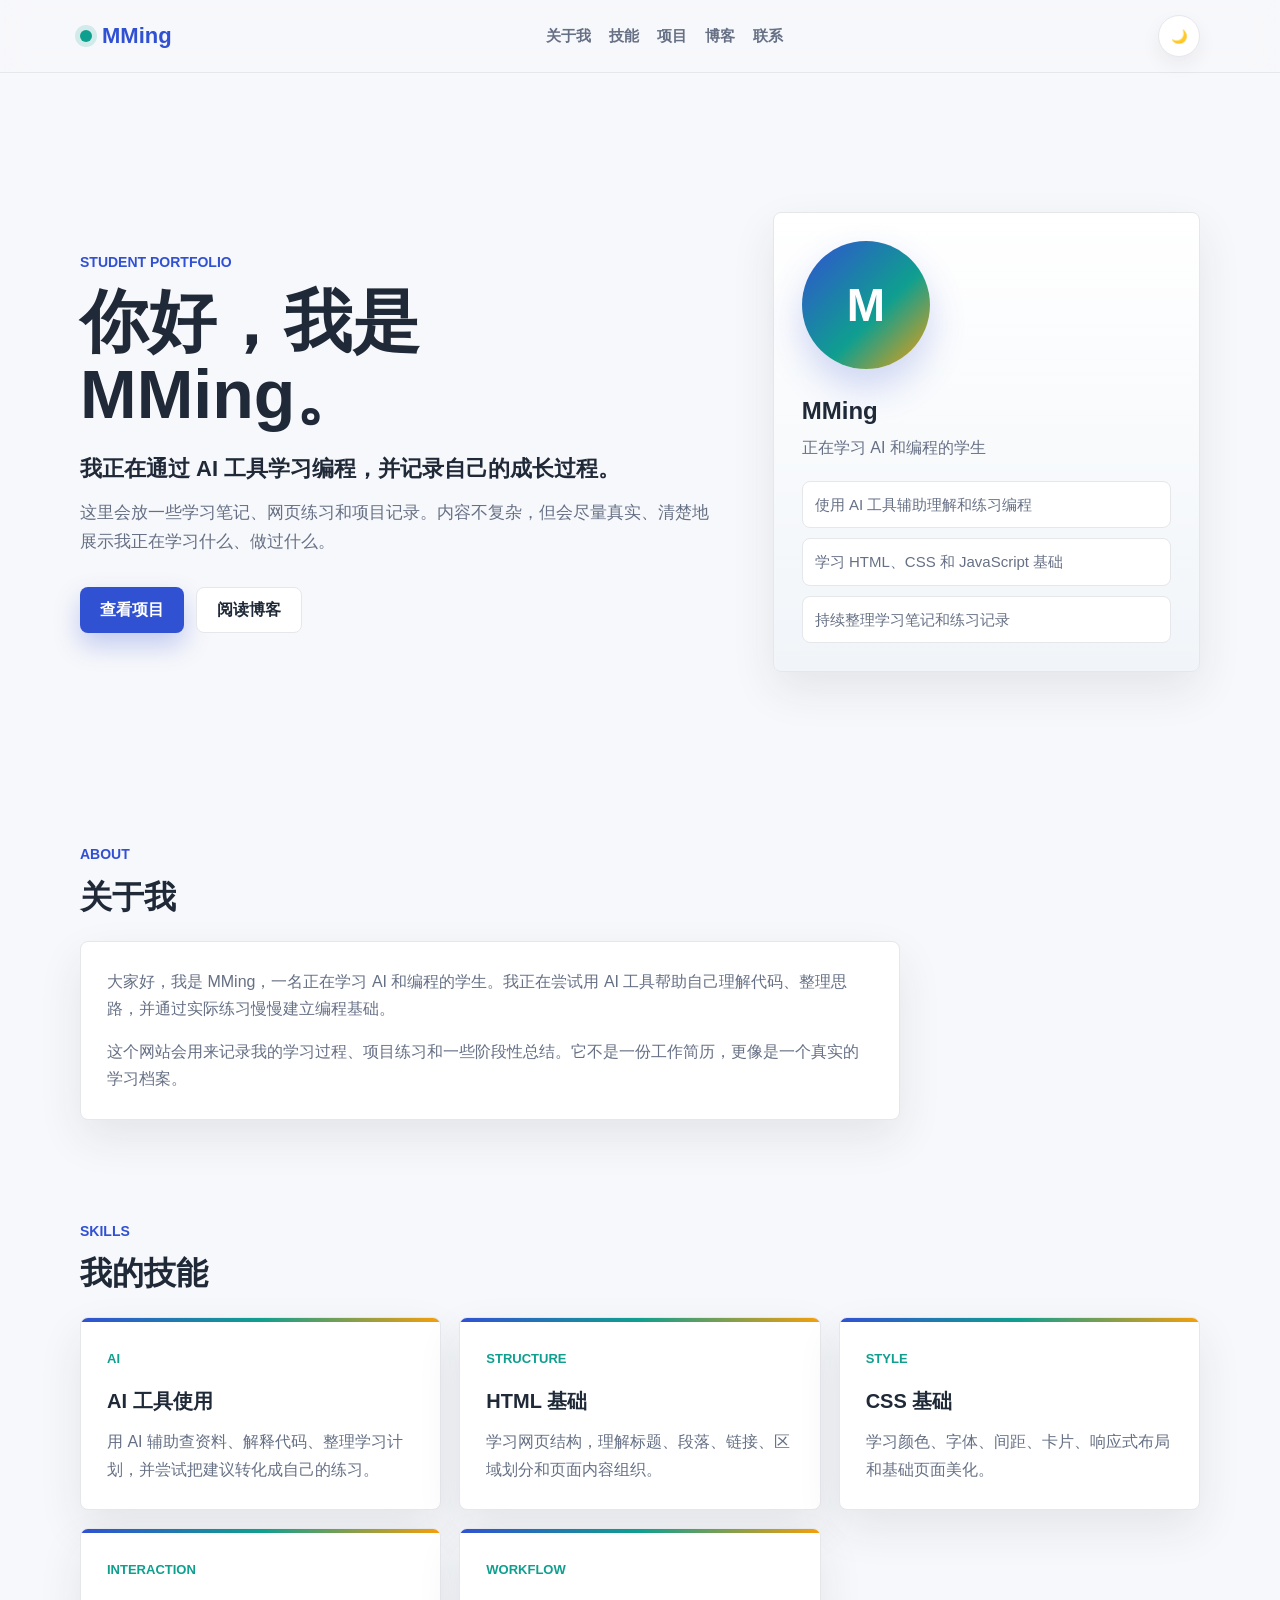
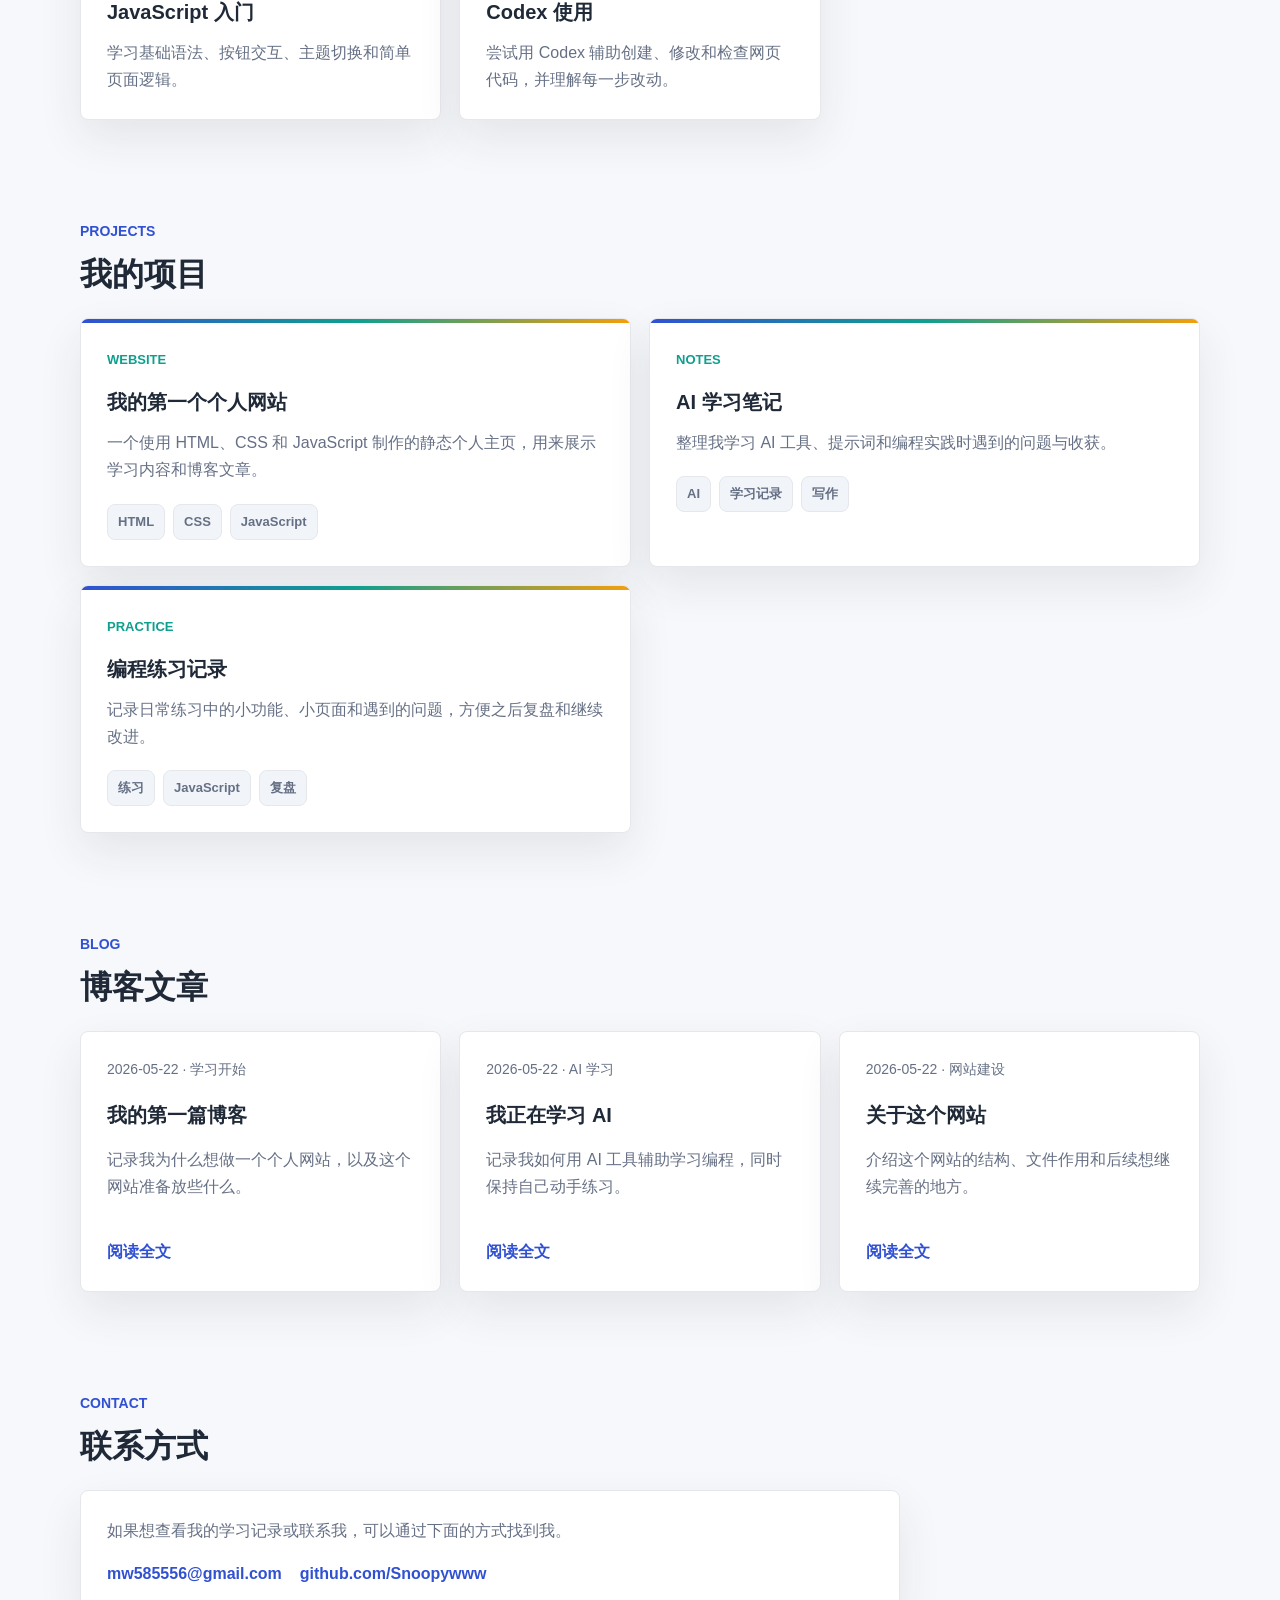
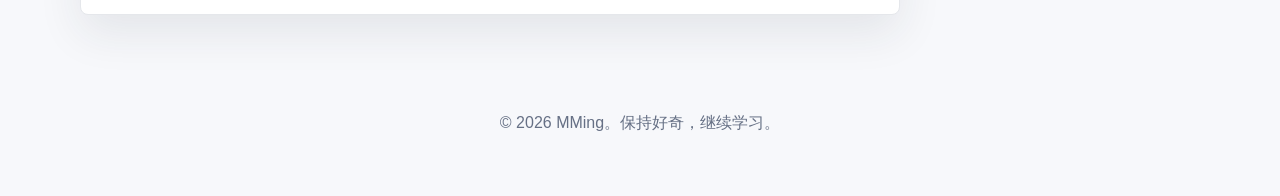
==== index.html @ fb04ccdd "Create my personal blog website" ====
<!DOCTYPE html>
<html lang="zh-CN">
<head>
  <meta charset="UTF-8">
  <meta name="viewport" content="width=device-width, initial-scale=1.0">
  <title>MMing 的个人网站</title>
  <link rel="stylesheet" href="style.css">
</head>
<body>
  <header class="site-header">
    <nav class="navbar">
      <a class="logo" href="index.html">MMing</a>
      <div class="nav-links">
        <a href="#about">关于我</a>
        <a href="#skills">技能</a>
        <a href="#projects">项目</a>
        <a href="#blog">博客</a>
        <a href="#contact">联系</a>
      </div>
      <button class="theme-toggle" id="themeToggle" type="button" aria-label="切换深色模式">🌙</button>
    </nav>
  </header>

  <main>
    <section class="hero">
      <div class="hero-content">
        <p class="eyebrow">Student Portfolio</p>
        <h1>你好，我是 MMing。</h1>
        <p class="hero-text">我正在通过 AI 工具学习编程，并记录自己的成长过程。</p>
        <p class="hero-summary">这里会放一些学习笔记、网页练习和项目记录。内容不复杂，但会尽量真实、清楚地展示我正在学习什么、做过什么。</p>
        <div class="hero-actions">
          <a class="button primary" href="#projects">查看项目</a>
          <a class="button secondary" href="#blog">阅读博客</a>
        </div>
      </div>
      <aside class="profile-panel" aria-label="个人资料">
        <div class="avatar-placeholder">M</div>
        <div>
          <p class="profile-name">MMing</p>
          <p class="profile-role">正在学习 AI 和编程的学生</p>
        </div>
        <div class="profile-list">
          <span>使用 AI 工具辅助理解和练习编程</span>
          <span>学习 HTML、CSS 和 JavaScript 基础</span>
          <span>持续整理学习笔记和练习记录</span>
        </div>
      </aside>
    </section>

    <section class="section" id="about">
      <div class="section-heading">
        <p class="eyebrow">About</p>
        <h2>关于我</h2>
      </div>
      <div class="card about-card">
        <p>大家好，我是 MMing，一名正在学习 AI 和编程的学生。我正在尝试用 AI 工具帮助自己理解代码、整理思路，并通过实际练习慢慢建立编程基础。</p>
        <p>这个网站会用来记录我的学习过程、项目练习和一些阶段性总结。它不是一份工作简历，更像是一个真实的学习档案。</p>
      </div>
    </section>

    <section class="section" id="skills">
      <div class="section-heading">
        <p class="eyebrow">Skills</p>
        <h2>我的技能</h2>
      </div>
      <div class="grid three-columns">
        <article class="card skill-card">
          <span class="card-label">AI</span>
          <h3>AI 工具使用</h3>
          <p>用 AI 辅助查资料、解释代码、整理学习计划，并尝试把建议转化成自己的练习。</p>
        </article>
        <article class="card skill-card">
          <span class="card-label">Structure</span>
          <h3>HTML 基础</h3>
          <p>学习网页结构，理解标题、段落、链接、区域划分和页面内容组织。</p>
        </article>
        <article class="card skill-card">
          <span class="card-label">Style</span>
          <h3>CSS 基础</h3>
          <p>学习颜色、字体、间距、卡片、响应式布局和基础页面美化。</p>
        </article>
        <article class="card skill-card">
          <span class="card-label">Interaction</span>
          <h3>JavaScript 入门</h3>
          <p>学习基础语法、按钮交互、主题切换和简单页面逻辑。</p>
        </article>
        <article class="card skill-card">
          <span class="card-label">Workflow</span>
          <h3>Codex 使用</h3>
          <p>尝试用 Codex 辅助创建、修改和检查网页代码，并理解每一步改动。</p>
        </article>
      </div>
    </section>

    <section class="section" id="projects">
      <div class="section-heading">
        <p class="eyebrow">Projects</p>
        <h2>我的项目</h2>
      </div>
      <div class="grid two-columns">
        <article class="card project-card">
          <span class="card-label">Website</span>
          <h3>我的第一个个人网站</h3>
          <p>一个使用 HTML、CSS 和 JavaScript 制作的静态个人主页，用来展示学习内容和博客文章。</p>
          <div class="tag-row">
            <span>HTML</span>
            <span>CSS</span>
            <span>JavaScript</span>
          </div>
        </article>
        <article class="card project-card">
          <span class="card-label">Notes</span>
          <h3>AI 学习笔记</h3>
          <p>整理我学习 AI 工具、提示词和编程实践时遇到的问题与收获。</p>
          <div class="tag-row">
            <span>AI</span>
            <span>学习记录</span>
            <span>写作</span>
          </div>
        </article>
        <article class="card project-card">
          <span class="card-label">Practice</span>
          <h3>编程练习记录</h3>
          <p>记录日常练习中的小功能、小页面和遇到的问题，方便之后复盘和继续改进。</p>
          <div class="tag-row">
            <span>练习</span>
            <span>JavaScript</span>
            <span>复盘</span>
          </div>
        </article>
      </div>
    </section>

    <section class="section" id="blog">
      <div class="section-heading">
        <p class="eyebrow">Blog</p>
        <h2>博客文章</h2>
      </div>
      <div class="grid three-columns">
        <a class="card post-card" href="posts/my-first-post.html">
          <span class="post-date">2026-05-22 · 学习开始</span>
          <h3>我的第一篇博客</h3>
          <p>记录我为什么想做一个个人网站，以及这个网站准备放些什么。</p>
          <span class="read-more">阅读全文</span>
        </a>
        <a class="card post-card" href="posts/learning-ai.html">
          <span class="post-date">2026-05-22 · AI 学习</span>
          <h3>我正在学习 AI</h3>
          <p>记录我如何用 AI 工具辅助学习编程，同时保持自己动手练习。</p>
          <span class="read-more">阅读全文</span>
        </a>
        <a class="card post-card" href="posts/about-this-site.html">
          <span class="post-date">2026-05-22 · 网站建设</span>
          <h3>关于这个网站</h3>
          <p>介绍这个网站的结构、文件作用和后续想继续完善的地方。</p>
          <span class="read-more">阅读全文</span>
        </a>
      </div>
    </section>

    <section class="section" id="contact">
      <div class="section-heading">
        <p class="eyebrow">Contact</p>
        <h2>联系方式</h2>
      </div>
      <div class="card contact-card">
        <p>如果想查看我的学习记录或联系我，可以通过下面的方式找到我。</p>
        <div class="contact-links">
          <a href="mailto:mw585556@gmail.com">mw585556@gmail.com</a>
          <a href="https://github.com/Snoopywww" target="_blank" rel="noopener noreferrer">github.com/Snoopywww</a>
        </div>
      </div>
    </section>
  </main>

  <footer class="site-footer">
    <p>© 2026 MMing。保持好奇，继续学习。</p>
  </footer>

  <script src="script.js"></script>
</body>
</html>
---- style.css ----
:root {
  --bg: #f7f8fb;
  --surface: #ffffff;
  --surface-soft: #f1f5f9;
  --text: #1f2937;
  --muted: #667085;
  --border: #e5e7eb;
  --primary: #3151d3;
  --primary-dark: #243c9d;
  --accent: #0f9f8f;
  --warm: #f59e0b;
  --shadow: 0 18px 45px rgba(31, 41, 55, 0.09);
}

* {
  box-sizing: border-box;
}

html {
  scroll-behavior: smooth;
}

body {
  margin: 0;
  background: var(--bg);
  color: var(--text);
  font-family: -apple-system, BlinkMacSystemFont, "Segoe UI", "Microsoft YaHei", sans-serif;
  line-height: 1.7;
}

body.dark-mode {
  --bg: #101624;
  --surface: #182033;
  --surface-soft: #202a3f;
  --text: #f9fafb;
  --muted: #cbd5e1;
  --border: #2d3a52;
  --primary: #8fb3ff;
  --primary-dark: #b8cdfc;
  --accent: #5eead4;
  --warm: #fbbf24;
  --shadow: 0 18px 45px rgba(0, 0, 0, 0.25);
}

a {
  color: inherit;
  text-decoration: none;
}

.site-header {
  position: sticky;
  top: 0;
  z-index: 10;
  background: var(--bg);
  background: color-mix(in srgb, var(--bg) 88%, transparent);
  border-bottom: 1px solid var(--border);
  backdrop-filter: blur(14px);
}

.navbar {
  width: min(1120px, calc(100% - 32px));
  margin: 0 auto;
  min-height: 72px;
  display: flex;
  align-items: center;
  justify-content: space-between;
  gap: 18px;
}

.logo {
  display: inline-flex;
  align-items: center;
  gap: 10px;
  font-size: 22px;
  font-weight: 800;
  color: var(--primary);
}

.logo::before {
  content: "";
  width: 12px;
  height: 12px;
  border-radius: 50%;
  background: var(--accent);
  box-shadow: 0 0 0 5px color-mix(in srgb, var(--accent) 16%, transparent);
}

.nav-links {
  display: flex;
  align-items: center;
  justify-content: center;
  gap: 18px;
  color: var(--muted);
  font-size: 15px;
  font-weight: 600;
}

.nav-links a:hover {
  color: var(--primary);
}

.theme-toggle {
  width: 42px;
  height: 42px;
  border: 1px solid var(--border);
  border-radius: 50%;
  background: var(--surface);
  color: var(--text);
  cursor: pointer;
  box-shadow: 0 8px 20px rgba(15, 23, 42, 0.06);
}

.hero {
  width: min(1120px, calc(100% - 32px));
  margin: 0 auto;
  min-height: calc(88vh - 72px);
  padding: 78px 0 60px;
  display: grid;
  grid-template-columns: minmax(0, 1.2fr) minmax(280px, 0.8fr);
  align-items: center;
  gap: 52px;
}

.hero-content {
  max-width: 720px;
}

.eyebrow {
  margin: 0 0 10px;
  color: var(--primary);
  font-size: 14px;
  font-weight: 700;
  letter-spacing: 0;
  text-transform: uppercase;
}

h1,
h2,
h3,
p {
  margin-top: 0;
}

h1 {
  margin-bottom: 18px;
  font-size: 68px;
  line-height: 1.08;
}

h2 {
  margin-bottom: 0;
  font-size: 32px;
  line-height: 1.25;
}

h3 {
  margin-bottom: 10px;
  font-size: 20px;
}

.hero-text {
  max-width: 650px;
  margin-bottom: 12px;
  color: var(--text);
  font-size: 22px;
  font-weight: 700;
}

.hero-summary {
  max-width: 650px;
  color: var(--muted);
  font-size: 17px;
}

.hero-actions {
  display: flex;
  flex-wrap: wrap;
  gap: 12px;
  margin-top: 30px;
}

.button {
  display: inline-flex;
  align-items: center;
  justify-content: center;
  min-height: 46px;
  padding: 0 20px;
  border-radius: 8px;
  font-weight: 700;
  transition: transform 0.2s ease, box-shadow 0.2s ease, background 0.2s ease;
}

.button:hover {
  transform: translateY(-2px);
}

.button.primary {
  background: var(--primary);
  color: #ffffff;
  box-shadow: 0 12px 26px color-mix(in srgb, var(--primary) 28%, transparent);
}

.button.primary:hover {
  background: var(--primary-dark);
}

.button.secondary {
  border: 1px solid var(--border);
  background: var(--surface);
  color: var(--text);
}

.profile-panel {
  padding: 28px;
  border: 1px solid var(--border);
  border-radius: 8px;
  background: linear-gradient(180deg, var(--surface), var(--surface-soft));
  box-shadow: var(--shadow);
}

.avatar-placeholder {
  width: 128px;
  height: 128px;
  margin-bottom: 22px;
  display: grid;
  place-items: center;
  border-radius: 50%;
  background: linear-gradient(135deg, var(--primary), var(--accent) 58%, var(--warm));
  color: #ffffff;
  font-size: 46px;
  font-weight: 800;
  box-shadow: 0 18px 36px color-mix(in srgb, var(--primary) 22%, transparent);
}

.profile-name {
  margin-bottom: 2px;
  font-size: 24px;
  font-weight: 800;
}

.profile-role {
  margin-bottom: 20px;
  color: var(--muted);
}

.profile-list {
  display: grid;
  gap: 10px;
  color: var(--muted);
  font-size: 15px;
}

.profile-list span {
  padding: 10px 12px;
  border: 1px solid var(--border);
  border-radius: 8px;
  background: var(--surface);
}

.section {
  width: min(1120px, calc(100% - 32px));
  margin: 0 auto;
  padding: 50px 0;
}

.section-heading {
  max-width: 680px;
  margin-bottom: 24px;
}

.grid {
  display: grid;
  gap: 18px;
}

.two-columns {
  grid-template-columns: repeat(2, minmax(0, 1fr));
}

.three-columns {
  grid-template-columns: repeat(3, minmax(0, 1fr));
}

.card {
  display: block;
  height: 100%;
  padding: 26px;
  border: 1px solid var(--border);
  border-radius: 8px;
  background: var(--surface);
  box-shadow: var(--shadow);
}

.card h3 {
  color: var(--text);
}

.card p {
  color: var(--muted);
}

.card p:last-child {
  margin-bottom: 0;
}

.about-card,
.contact-card {
  max-width: 820px;
}

.card-label {
  display: inline-flex;
  margin-bottom: 14px;
  color: var(--accent);
  font-size: 13px;
  font-weight: 800;
  letter-spacing: 0;
  text-transform: uppercase;
}

.skill-card,
.project-card {
  position: relative;
  overflow: hidden;
}

.skill-card::before,
.project-card::before {
  content: "";
  position: absolute;
  inset: 0 0 auto;
  height: 4px;
  background: linear-gradient(90deg, var(--primary), var(--accent), var(--warm));
}

.tag-row {
  display: flex;
  flex-wrap: wrap;
  gap: 8px;
  margin-top: 20px;
}

.tag-row span {
  padding: 6px 10px;
  border: 1px solid var(--border);
  border-radius: 8px;
  background: var(--surface-soft);
  color: var(--muted);
  font-size: 13px;
  font-weight: 700;
}

.post-card {
  display: flex;
  flex-direction: column;
  gap: 4px;
  transition: transform 0.2s ease, border-color 0.2s ease, box-shadow 0.2s ease;
}

.post-card:hover {
  border-color: var(--primary);
  transform: translateY(-4px);
  box-shadow: 0 24px 55px rgba(31, 41, 55, 0.13);
}

.post-date {
  display: inline-block;
  margin-bottom: 12px;
  color: var(--muted);
  font-size: 14px;
}

.read-more {
  margin-top: auto;
  padding-top: 18px;
  color: var(--primary);
  font-weight: 800;
}

.contact-card a {
  color: var(--primary);
  font-weight: 700;
}

.contact-links {
  display: flex;
  flex-wrap: wrap;
  gap: 12px 18px;
}

.site-footer {
  width: min(1120px, calc(100% - 32px));
  margin: 0 auto;
  padding: 44px 0;
  color: var(--muted);
  text-align: center;
}

.article-page {
  width: min(820px, calc(100% - 32px));
  margin: 0 auto;
  padding: 58px 0;
}

.article-card {
  padding: 34px;
}

.article-card h1 {
  font-size: 54px;
}

.back-link {
  display: inline-flex;
  margin-bottom: 20px;
  color: var(--primary);
  font-weight: 700;
}

@media (max-width: 760px) {
  .navbar {
    min-height: auto;
    padding: 16px 0;
    flex-wrap: wrap;
    align-items: center;
  }

  .nav-links {
    order: 3;
    width: 100%;
    flex-wrap: wrap;
    justify-content: flex-start;
    gap: 8px 14px;
  }

  .hero {
    min-height: auto;
    padding-top: 48px;
    grid-template-columns: 1fr;
    gap: 28px;
  }

  .hero-text {
    font-size: 18px;
  }

  .hero-summary {
    font-size: 16px;
  }

  h1 {
    font-size: 40px;
  }

  .article-card h1 {
    font-size: 34px;
  }

  .two-columns,
  .three-columns {
    grid-template-columns: 1fr;
  }

  .card,
  .article-card,
  .profile-panel {
    padding: 20px;
    border-radius: 8px;
  }

  .avatar-placeholder {
    width: 104px;
    height: 104px;
    font-size: 38px;
  }
}
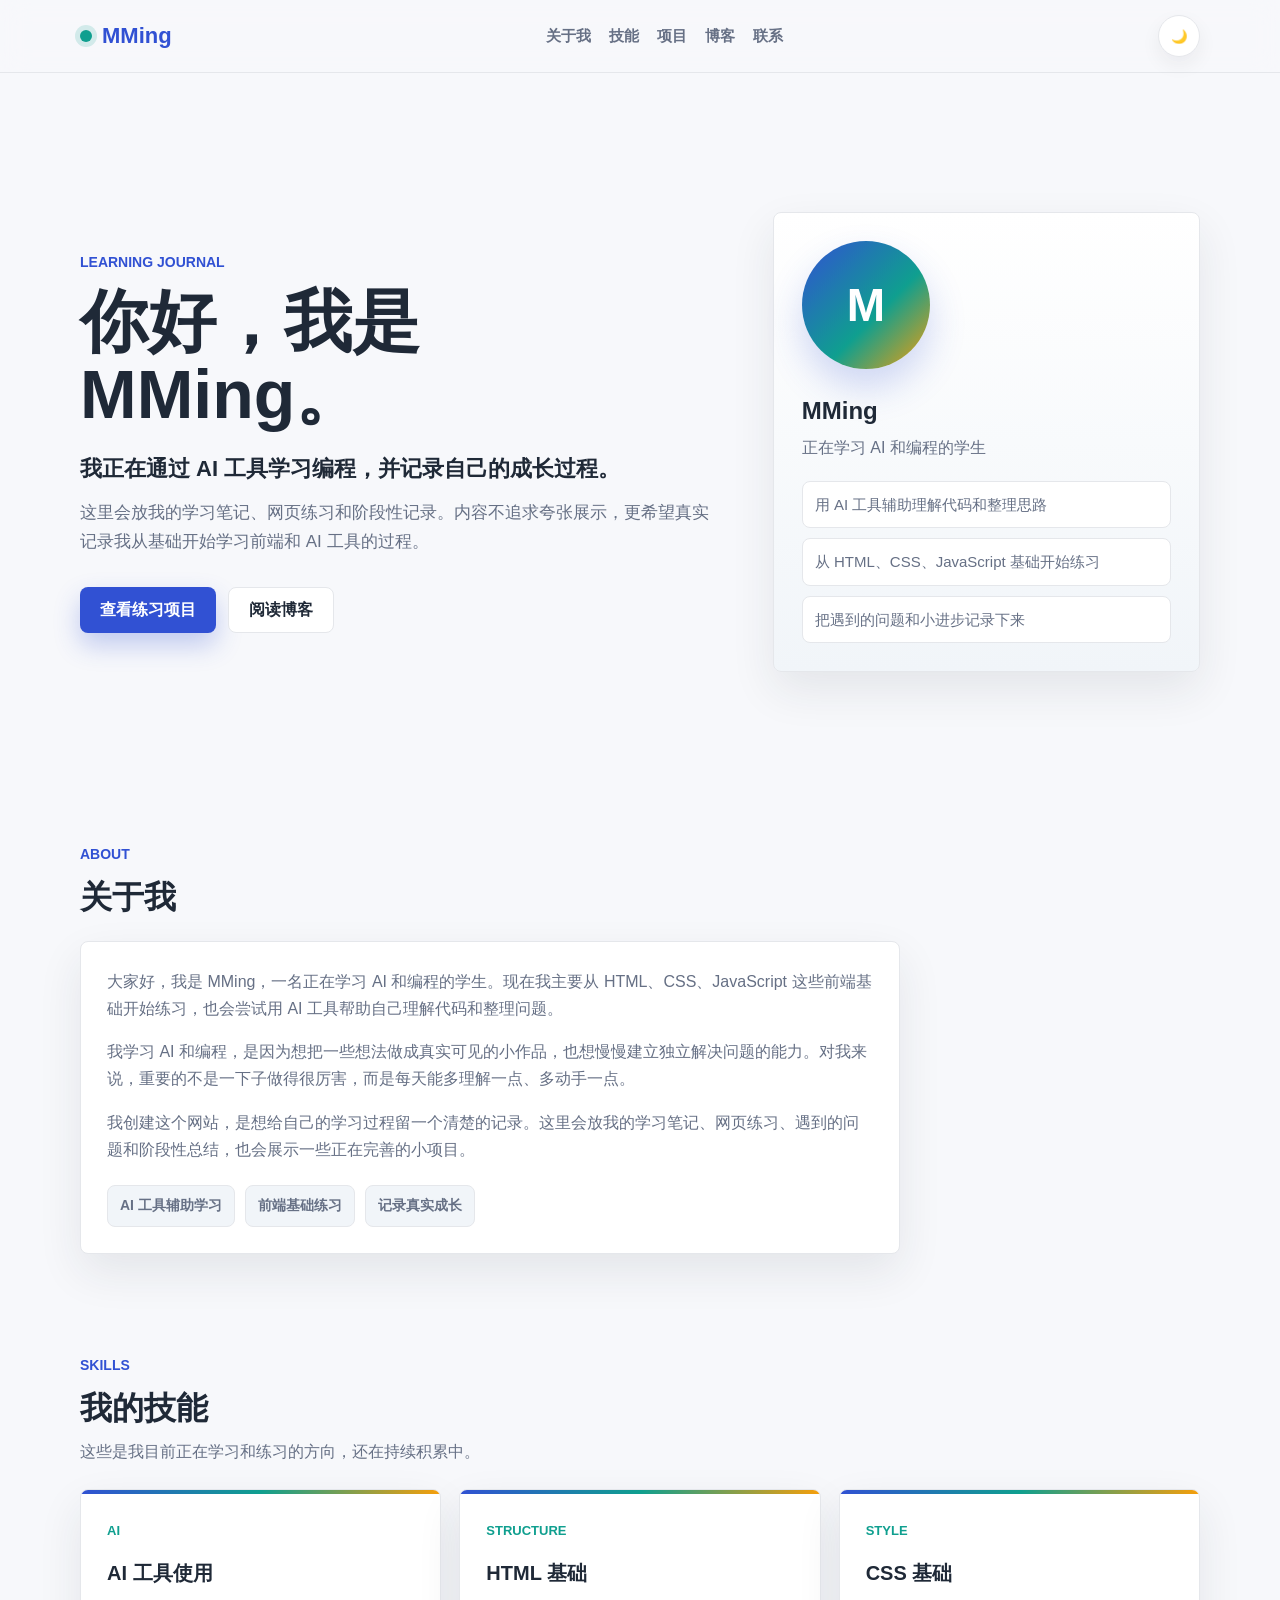
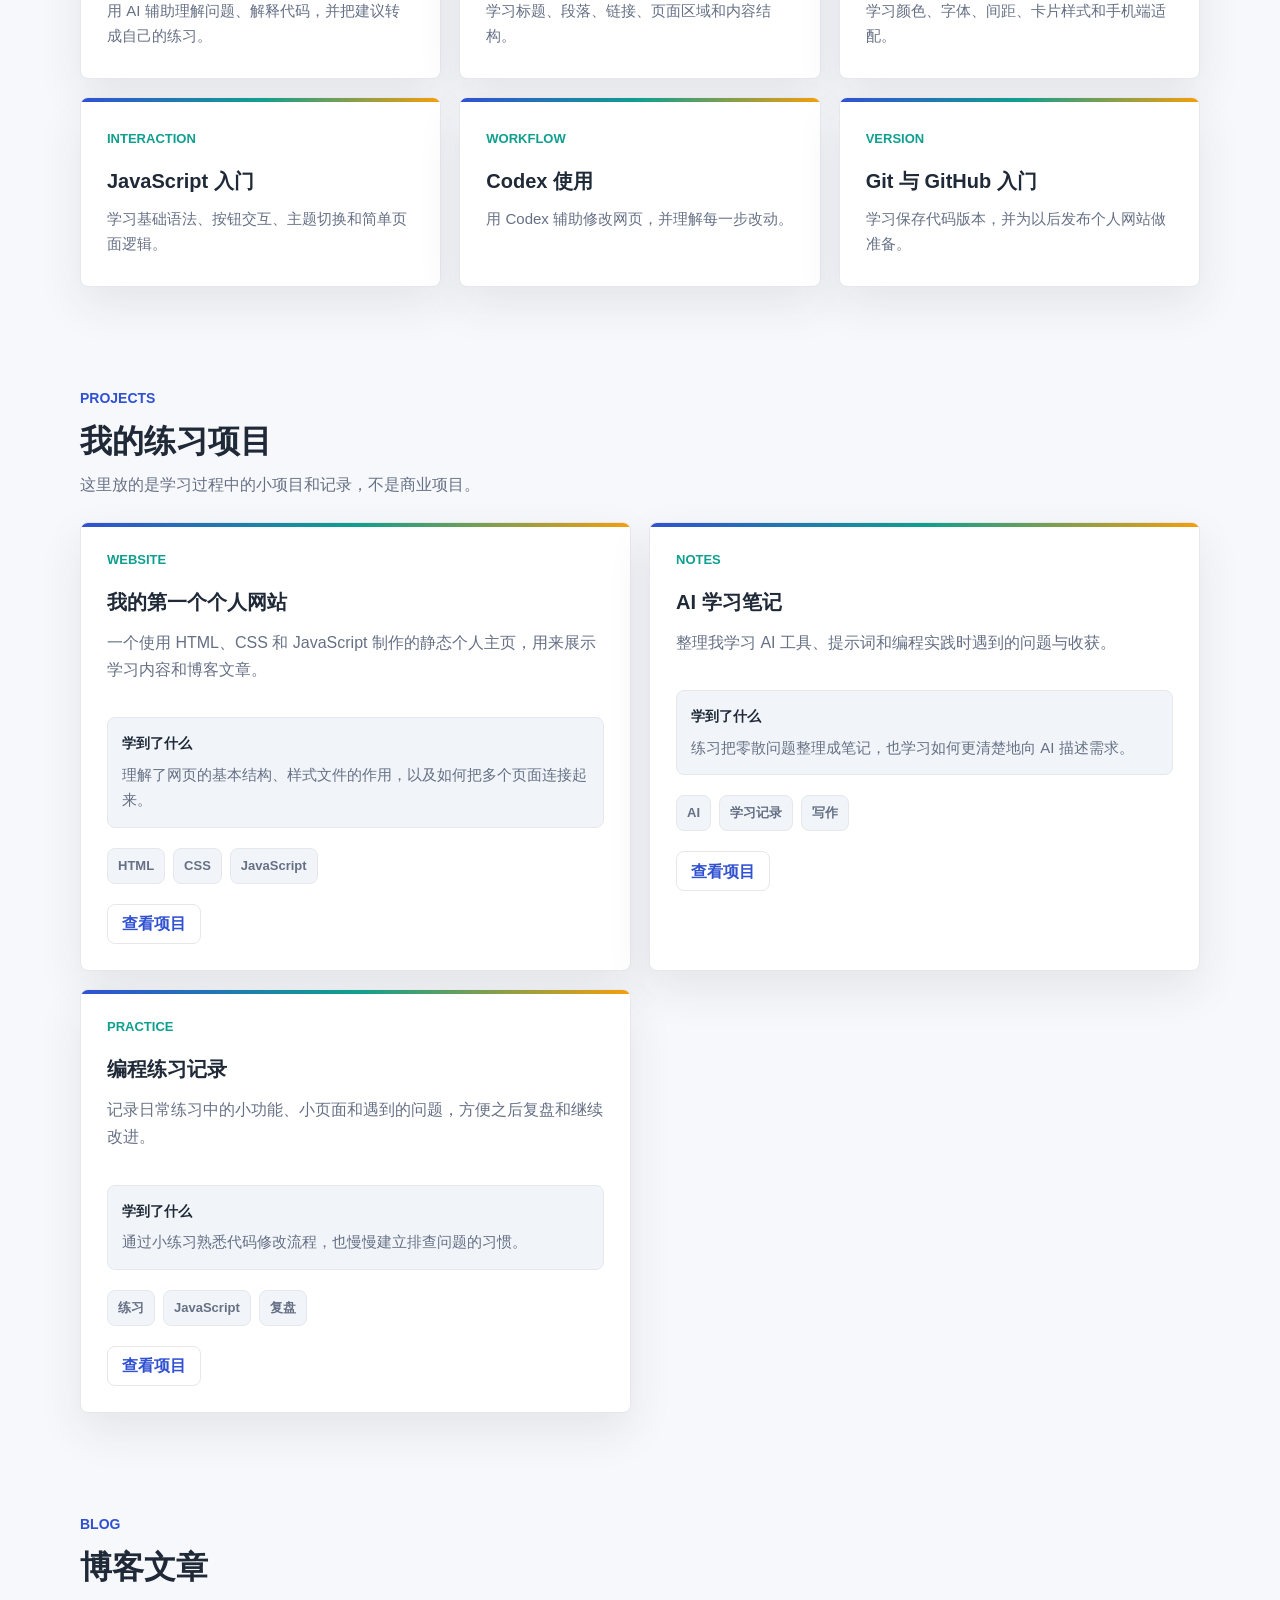
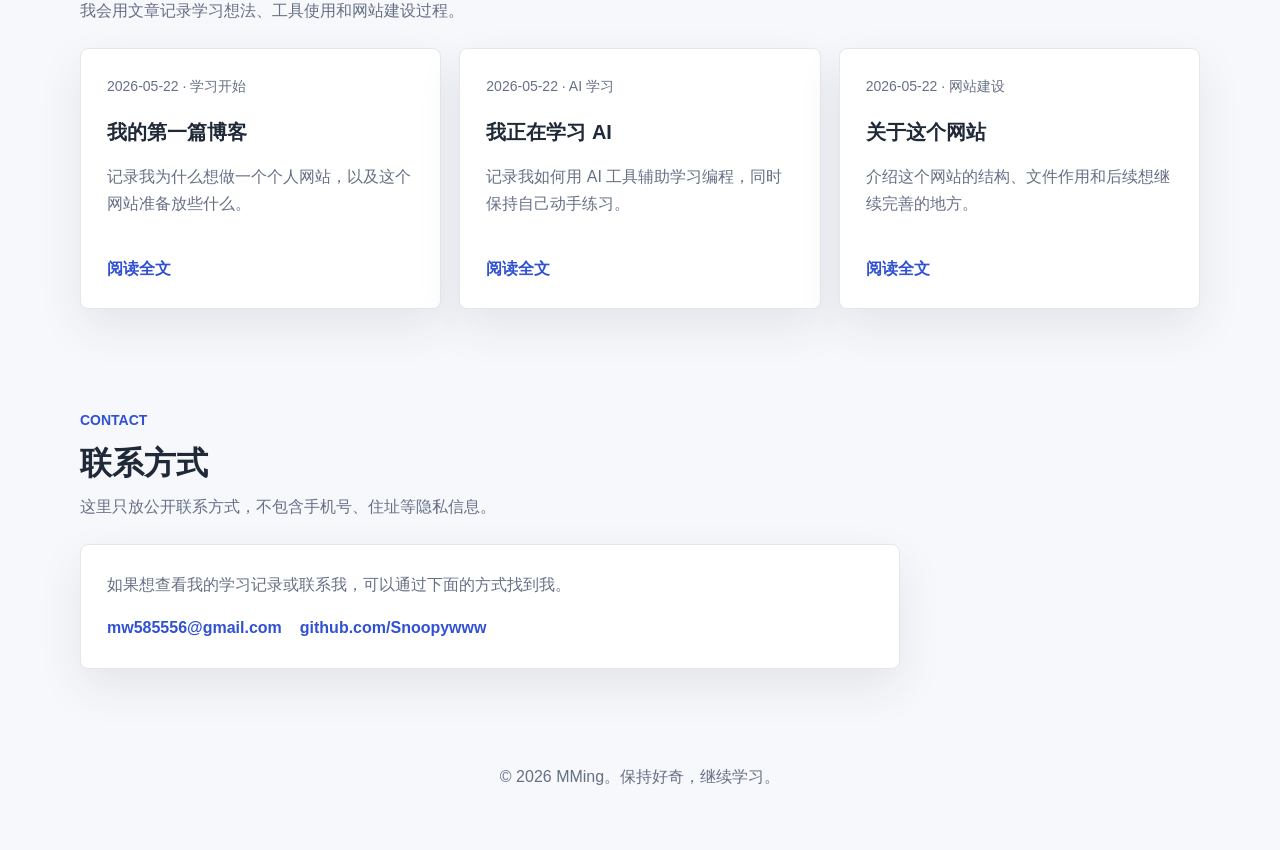
==== commit d92b7d09: "优化个人网站并补充部署说明" ====
--- a/index.html
+++ b/index.html
@@ -24,12 +24,12 @@
   <main>
     <section class="hero">
       <div class="hero-content">
-        <p class="eyebrow">Student Portfolio</p>
+        <p class="eyebrow">Learning Journal</p>
         <h1>你好，我是 MMing。</h1>
         <p class="hero-text">我正在通过 AI 工具学习编程，并记录自己的成长过程。</p>
-        <p class="hero-summary">这里会放一些学习笔记、网页练习和项目记录。内容不复杂，但会尽量真实、清楚地展示我正在学习什么、做过什么。</p>
+        <p class="hero-summary">这里会放我的学习笔记、网页练习和阶段性记录。内容不追求夸张展示，更希望真实记录我从基础开始学习前端和 AI 工具的过程。</p>
         <div class="hero-actions">
-          <a class="button primary" href="#projects">查看项目</a>
+          <a class="button primary" href="#projects">查看练习项目</a>
           <a class="button secondary" href="#blog">阅读博客</a>
         </div>
       </div>
@@ -40,9 +40,9 @@
           <p class="profile-role">正在学习 AI 和编程的学生</p>
         </div>
         <div class="profile-list">
-          <span>使用 AI 工具辅助理解和练习编程</span>
-          <span>学习 HTML、CSS 和 JavaScript 基础</span>
-          <span>持续整理学习笔记和练习记录</span>
+          <span>用 AI 工具辅助理解代码和整理思路</span>
+          <span>从 HTML、CSS、JavaScript 基础开始练习</span>
+          <span>把遇到的问题和小进步记录下来</span>
         </div>
       </aside>
     </section>
@@ -53,8 +53,14 @@
         <h2>关于我</h2>
       </div>
       <div class="card about-card">
-        <p>大家好，我是 MMing，一名正在学习 AI 和编程的学生。我正在尝试用 AI 工具帮助自己理解代码、整理思路，并通过实际练习慢慢建立编程基础。</p>
-        <p>这个网站会用来记录我的学习过程、项目练习和一些阶段性总结。它不是一份工作简历，更像是一个真实的学习档案。</p>
+        <p>大家好，我是 MMing，一名正在学习 AI 和编程的学生。现在我主要从 HTML、CSS、JavaScript 这些前端基础开始练习，也会尝试用 AI 工具帮助自己理解代码和整理问题。</p>
+        <p>我学习 AI 和编程，是因为想把一些想法做成真实可见的小作品，也想慢慢建立独立解决问题的能力。对我来说，重要的不是一下子做得很厉害，而是每天能多理解一点、多动手一点。</p>
+        <p>我创建这个网站，是想给自己的学习过程留一个清楚的记录。这里会放我的学习笔记、网页练习、遇到的问题和阶段性总结，也会展示一些正在完善的小项目。</p>
+        <div class="about-points" aria-label="关于我的学习方向">
+          <span>AI 工具辅助学习</span>
+          <span>前端基础练习</span>
+          <span>记录真实成长</span>
+        </div>
       </div>
     </section>
 
@@ -62,22 +68,23 @@
       <div class="section-heading">
         <p class="eyebrow">Skills</p>
         <h2>我的技能</h2>
+        <p class="section-note">这些是我目前正在学习和练习的方向，还在持续积累中。</p>
       </div>
       <div class="grid three-columns">
         <article class="card skill-card">
           <span class="card-label">AI</span>
           <h3>AI 工具使用</h3>
-          <p>用 AI 辅助查资料、解释代码、整理学习计划，并尝试把建议转化成自己的练习。</p>
+          <p>用 AI 辅助理解问题、解释代码，并把建议转成自己的练习。</p>
         </article>
         <article class="card skill-card">
           <span class="card-label">Structure</span>
           <h3>HTML 基础</h3>
-          <p>学习网页结构，理解标题、段落、链接、区域划分和页面内容组织。</p>
+          <p>学习标题、段落、链接、页面区域和内容结构。</p>
         </article>
         <article class="card skill-card">
           <span class="card-label">Style</span>
           <h3>CSS 基础</h3>
-          <p>学习颜色、字体、间距、卡片、响应式布局和基础页面美化。</p>
+          <p>学习颜色、字体、间距、卡片样式和手机端适配。</p>
         </article>
         <article class="card skill-card">
           <span class="card-label">Interaction</span>
@@ -87,7 +94,12 @@
         <article class="card skill-card">
           <span class="card-label">Workflow</span>
           <h3>Codex 使用</h3>
-          <p>尝试用 Codex 辅助创建、修改和检查网页代码，并理解每一步改动。</p>
+          <p>用 Codex 辅助修改网页，并理解每一步改动。</p>
+        </article>
+        <article class="card skill-card">
+          <span class="card-label">Version</span>
+          <h3>Git 与 GitHub 入门</h3>
+          <p>学习保存代码版本，并为以后发布个人网站做准备。</p>
         </article>
       </div>
     </section>
@@ -95,38 +107,54 @@
     <section class="section" id="projects">
       <div class="section-heading">
         <p class="eyebrow">Projects</p>
-        <h2>我的项目</h2>
+        <h2>我的练习项目</h2>
+        <p class="section-note">这里放的是学习过程中的小项目和记录，不是商业项目。</p>
       </div>
       <div class="grid two-columns">
         <article class="card project-card">
           <span class="card-label">Website</span>
           <h3>我的第一个个人网站</h3>
           <p>一个使用 HTML、CSS 和 JavaScript 制作的静态个人主页，用来展示学习内容和博客文章。</p>
+          <div class="project-learned">
+            <strong>学到了什么</strong>
+            <p>理解了网页的基本结构、样式文件的作用，以及如何把多个页面连接起来。</p>
+          </div>
           <div class="tag-row">
             <span>HTML</span>
             <span>CSS</span>
             <span>JavaScript</span>
           </div>
+          <a class="project-link" href="#">查看项目</a>
         </article>
         <article class="card project-card">
           <span class="card-label">Notes</span>
           <h3>AI 学习笔记</h3>
           <p>整理我学习 AI 工具、提示词和编程实践时遇到的问题与收获。</p>
+          <div class="project-learned">
+            <strong>学到了什么</strong>
+            <p>练习把零散问题整理成笔记，也学习如何更清楚地向 AI 描述需求。</p>
+          </div>
           <div class="tag-row">
             <span>AI</span>
             <span>学习记录</span>
             <span>写作</span>
           </div>
+          <a class="project-link" href="#">查看项目</a>
         </article>
         <article class="card project-card">
           <span class="card-label">Practice</span>
           <h3>编程练习记录</h3>
           <p>记录日常练习中的小功能、小页面和遇到的问题，方便之后复盘和继续改进。</p>
+          <div class="project-learned">
+            <strong>学到了什么</strong>
+            <p>通过小练习熟悉代码修改流程，也慢慢建立排查问题的习惯。</p>
+          </div>
           <div class="tag-row">
             <span>练习</span>
             <span>JavaScript</span>
             <span>复盘</span>
           </div>
+          <a class="project-link" href="#">查看项目</a>
         </article>
       </div>
     </section>
@@ -135,6 +163,7 @@
       <div class="section-heading">
         <p class="eyebrow">Blog</p>
         <h2>博客文章</h2>
+        <p class="section-note">我会用文章记录学习想法、工具使用和网站建设过程。</p>
       </div>
       <div class="grid three-columns">
         <a class="card post-card" href="posts/my-first-post.html">
@@ -162,6 +191,7 @@
       <div class="section-heading">
         <p class="eyebrow">Contact</p>
         <h2>联系方式</h2>
+        <p class="section-note">这里只放公开联系方式，不包含手机号、住址等隐私信息。</p>
       </div>
       <div class="card contact-card">
         <p>如果想查看我的学习记录或联系我，可以通过下面的方式找到我。</p>
--- a/style.css
+++ b/style.css
@@ -108,6 +108,17 @@
   color: var(--text);
   cursor: pointer;
   box-shadow: 0 8px 20px rgba(15, 23, 42, 0.06);
+  transition: border-color 0.2s ease, background 0.2s ease, transform 0.2s ease;
+}
+
+.theme-toggle:hover {
+  border-color: var(--primary);
+  transform: translateY(-1px);
+}
+
+.theme-toggle:focus-visible {
+  outline: 3px solid color-mix(in srgb, var(--primary) 32%, transparent);
+  outline-offset: 3px;
 }
 
 .hero {
@@ -268,6 +279,11 @@
   margin-bottom: 24px;
 }
 
+.section-note {
+  margin: 10px 0 0;
+  color: var(--muted);
+}
+
 .grid {
   display: grid;
   gap: 18px;
@@ -306,6 +322,27 @@
 .about-card,
 .contact-card {
   max-width: 820px;
+}
+
+.about-card p {
+  font-size: 16px;
+}
+
+.about-points {
+  display: flex;
+  flex-wrap: wrap;
+  gap: 10px;
+  margin-top: 22px;
+}
+
+.about-points span {
+  padding: 8px 12px;
+  border: 1px solid var(--border);
+  border-radius: 8px;
+  background: var(--surface-soft);
+  color: var(--muted);
+  font-size: 14px;
+  font-weight: 700;
 }
 
 .card-label {
@@ -324,6 +361,23 @@
   overflow: hidden;
 }
 
+.project-card {
+  display: flex;
+  flex-direction: column;
+}
+
+.skill-card {
+  min-height: 190px;
+}
+
+.skill-card h3 {
+  margin-bottom: 8px;
+}
+
+.skill-card p {
+  font-size: 15px;
+}
+
 .skill-card::before,
 .project-card::before {
   content: "";
@@ -333,6 +387,45 @@
   background: linear-gradient(90deg, var(--primary), var(--accent), var(--warm));
 }
 
+.project-learned {
+  margin-top: 18px;
+  padding: 14px;
+  border: 1px solid var(--border);
+  border-radius: 8px;
+  background: var(--surface-soft);
+}
+
+.project-learned strong {
+  display: block;
+  margin-bottom: 6px;
+  color: var(--text);
+  font-size: 14px;
+}
+
+.project-learned p {
+  margin-bottom: 0;
+  font-size: 15px;
+}
+
+.project-link {
+  display: inline-flex;
+  align-items: center;
+  justify-content: center;
+  width: fit-content;
+  min-height: 40px;
+  margin-top: 20px;
+  padding: 0 14px;
+  border: 1px solid var(--border);
+  border-radius: 8px;
+  color: var(--primary);
+  font-weight: 800;
+}
+
+.project-link:hover {
+  border-color: var(--primary);
+  background: var(--surface-soft);
+}
+
 .tag-row {
   display: flex;
   flex-wrap: wrap;
@@ -406,12 +499,30 @@
   padding: 34px;
 }
 
+.article-meta {
+  margin-bottom: 12px;
+}
+
 .article-card h1 {
+  margin-bottom: 22px;
   font-size: 54px;
+}
+
+.article-content {
+  display: grid;
+  gap: 14px;
+}
+
+.article-content p {
+  margin-bottom: 0;
+  color: var(--muted);
+  font-size: 17px;
+  line-height: 1.85;
 }
 
 .back-link {
   display: inline-flex;
+  align-items: center;
   margin-bottom: 20px;
   color: var(--primary);
   font-weight: 700;
@@ -419,10 +530,16 @@
 
 @media (max-width: 760px) {
   .navbar {
+    width: min(100% - 24px, 1120px);
     min-height: auto;
-    padding: 16px 0;
+    padding: 14px 0;
     flex-wrap: wrap;
     align-items: center;
+    gap: 12px;
+  }
+
+  .logo {
+    font-size: 20px;
   }
 
   .nav-links {
@@ -430,14 +547,42 @@
     width: 100%;
     flex-wrap: wrap;
     justify-content: flex-start;
-    gap: 8px 14px;
+    gap: 8px;
+    font-size: 14px;
+  }
+
+  .nav-links a {
+    padding: 6px 8px;
+    border: 1px solid var(--border);
+    border-radius: 8px;
+    background: var(--surface);
+  }
+
+  .theme-toggle {
+    width: 40px;
+    height: 40px;
   }
 
   .hero {
+    width: min(100% - 24px, 1120px);
     min-height: auto;
-    padding-top: 48px;
+    padding: 34px 0 38px;
     grid-template-columns: 1fr;
-    gap: 28px;
+    gap: 22px;
+  }
+
+  .hero-actions {
+    margin-top: 22px;
+  }
+
+  .button,
+  .project-link {
+    width: 100%;
+  }
+
+  .section {
+    width: min(100% - 24px, 1120px);
+    padding: 34px 0;
   }
 
   .hero-text {
@@ -448,8 +593,12 @@
     font-size: 16px;
   }
 
+  h2 {
+    font-size: 28px;
+  }
+
   h1 {
-    font-size: 40px;
+    font-size: 38px;
   }
 
   .article-card h1 {
@@ -464,8 +613,31 @@
   .card,
   .article-card,
   .profile-panel {
-    padding: 20px;
+    padding: 18px;
     border-radius: 8px;
+  }
+
+  .skill-card {
+    min-height: auto;
+  }
+
+  .contact-links {
+    display: grid;
+    gap: 10px;
+  }
+
+  .contact-links a {
+    overflow-wrap: anywhere;
+  }
+
+  .article-page {
+    width: min(100% - 24px, 820px);
+    padding: 34px 0;
+  }
+
+  .article-content p {
+    font-size: 16px;
+    line-height: 1.8;
   }
 
   .avatar-placeholder {
